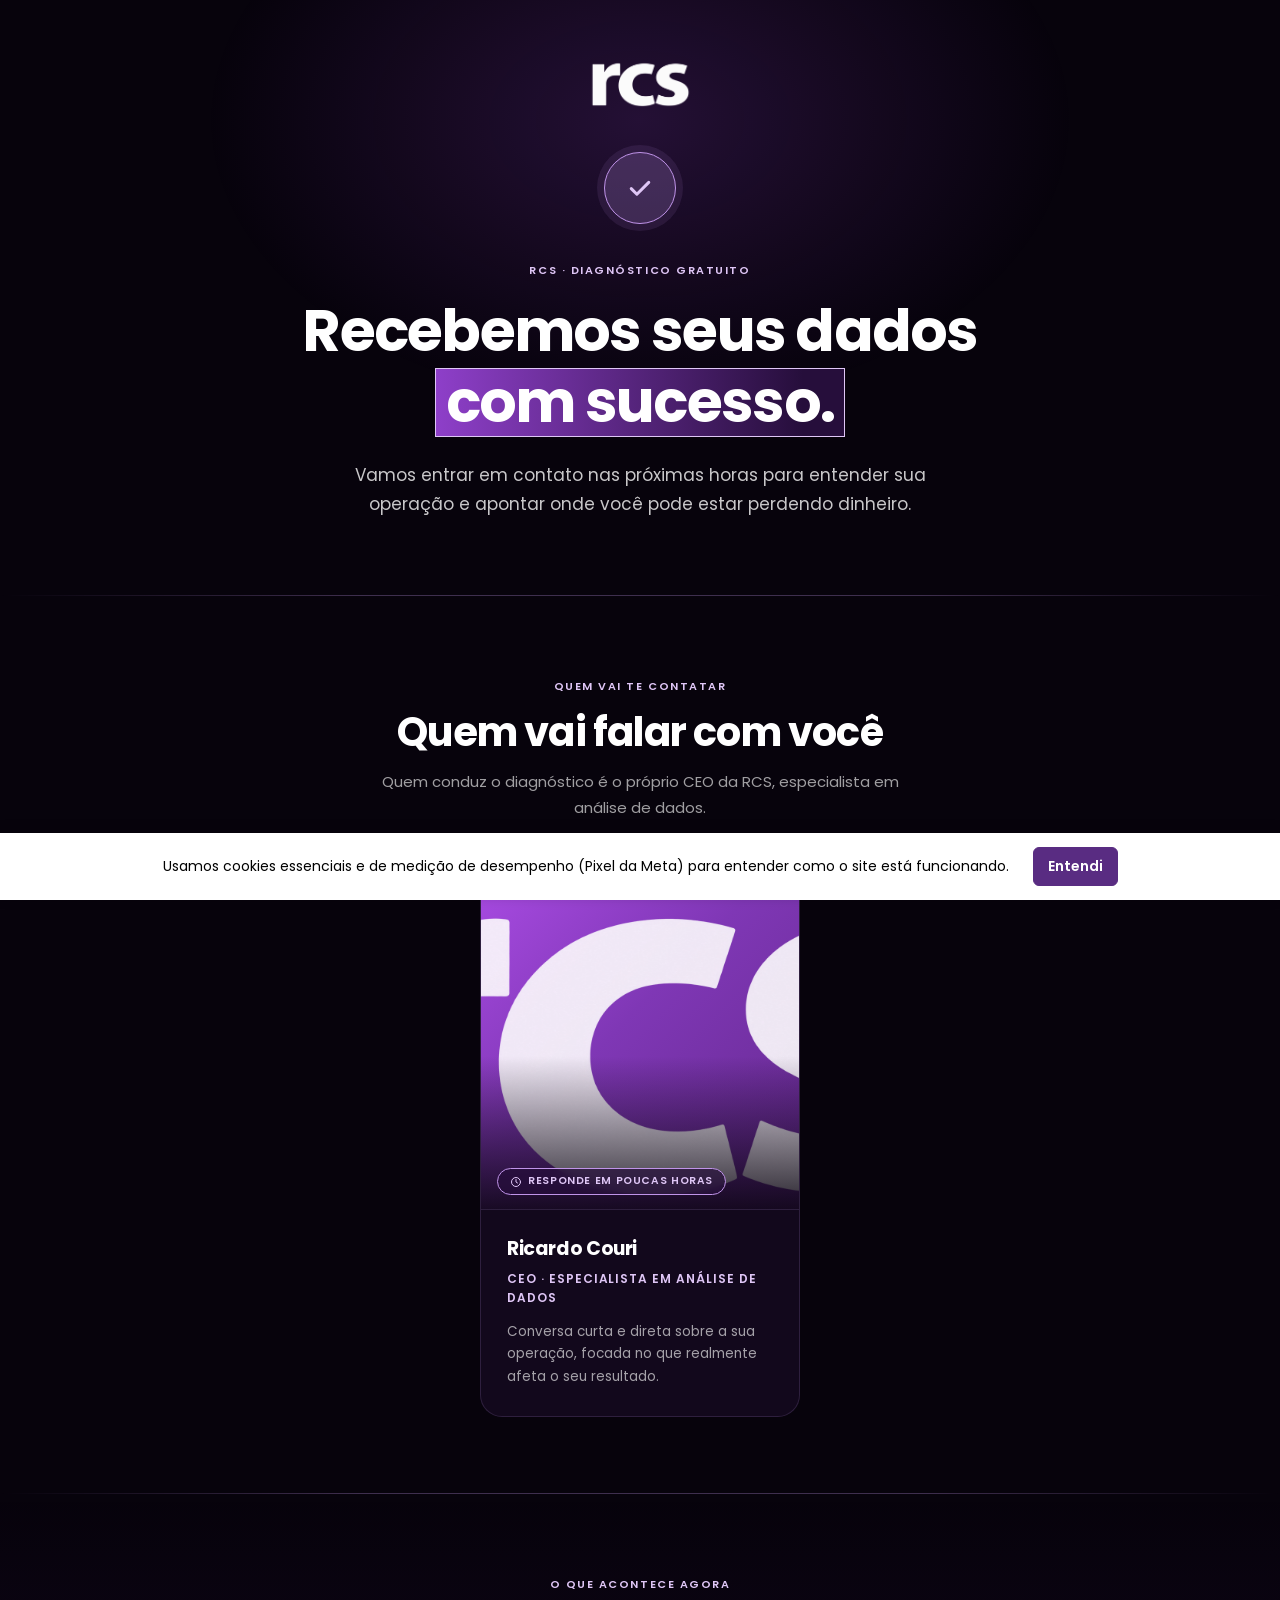
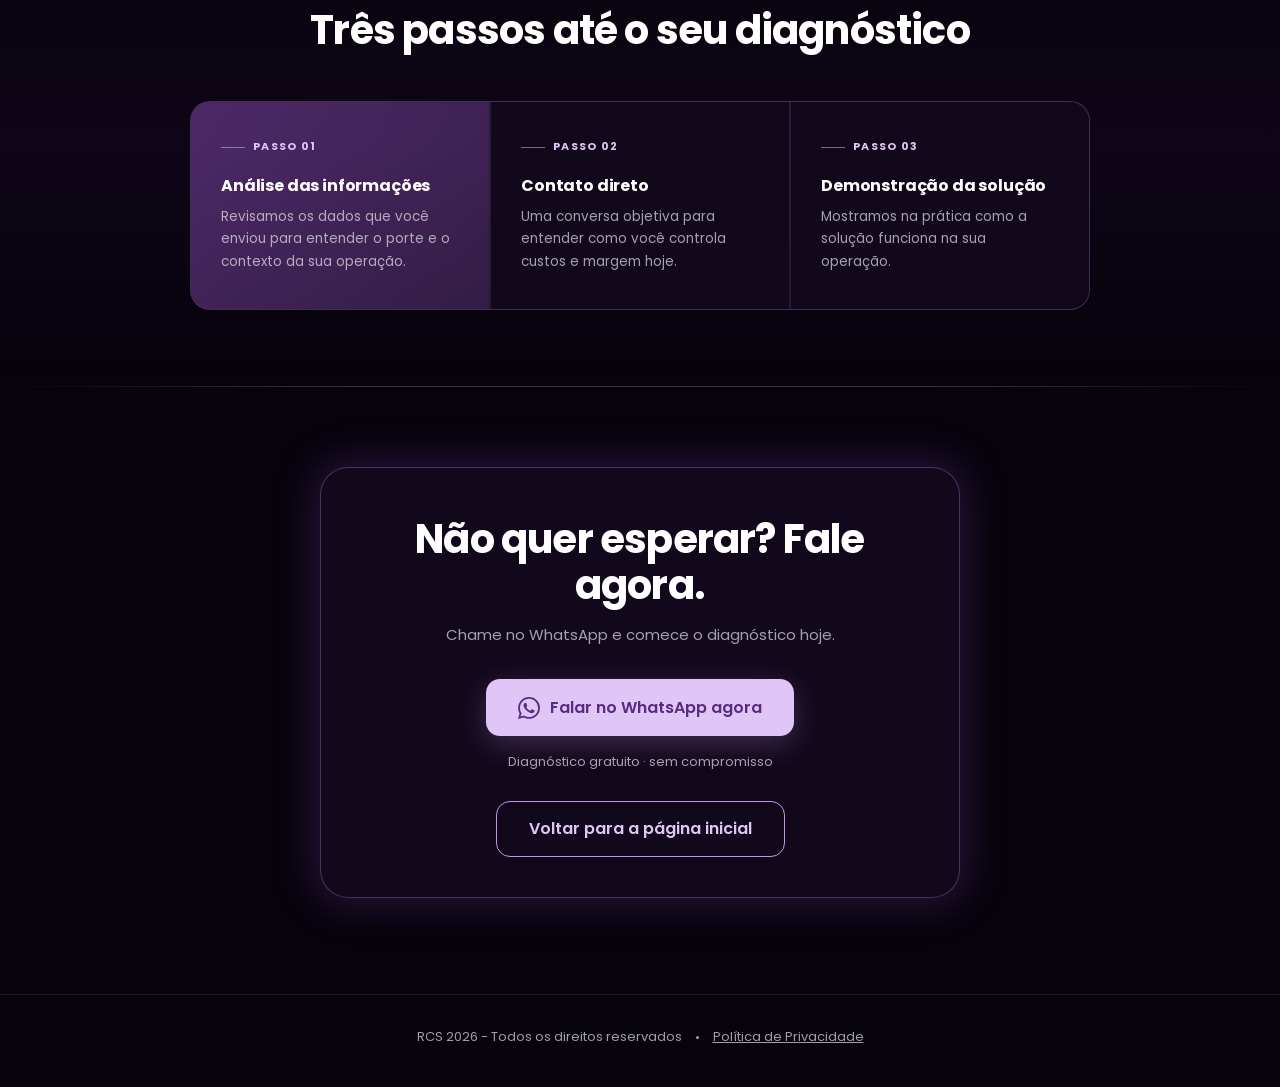
==== obrigado.html @ c02a5ff3 "Pagina de Obrigado Implementada - 09.10.26 Co-Authored-By: Claude Sonnet 5.5 <noreply@anthropic.com>" ====
<!DOCTYPE html>
<html lang="pt-BR">
<head>
<meta charset="UTF-8">
<meta name="viewport" content="width=device-width, initial-scale=1">
<title>Recebemos seus dados · RCS</title>
<meta name="robots" content="noindex, nofollow">
<link rel="preconnect" href="https://fonts.googleapis.com">
<link rel="preconnect" href="https://fonts.gstatic.com" crossorigin>
<link href="https://fonts.googleapis.com/css2?family=Poppins:wght@400;600;700&display=swap" rel="stylesheet">
<link rel="stylesheet" href="obrigado.css">
</head>
<body>

<!-- 1. CONFIRMAÇÃO -->
<section class="ob-hero">
  <div class="ob-container">
    <div class="ob-hero__inner">
      <a href="/" class="ob-logo-link reveal" aria-label="RCS — voltar para a página inicial"><img src="assets/logo-branca.png" class="ob-logo" alt="RCS"></a>
      <div class="ob-check reveal" aria-hidden="true">
        <svg viewBox="0 0 24 24"><path d="M5 12.5l4.5 4.5L19 7.5"/></svg>
      </div>
      <span class="ob-eyebrow reveal">RCS · Diagnóstico gratuito</span>
      <h1 class="ob-title reveal">Recebemos seus dados <em>com sucesso.</em></h1>
      <p class="ob-lead reveal">Vamos entrar em contato nas próximas horas para entender sua operação e apontar onde você pode estar perdendo dinheiro.</p>
    </div>
  </div>
</section>

<div class="ob-divider"></div>

<!-- 2. QUEM VAI TE CONTATAR -->
<section class="ob-team">
  <div class="ob-container">
    <div class="ob-header reveal">
      <span class="ob-label">Quem vai te contatar</span>
      <h2 class="ob-h2">Quem vai falar com você</h2>
      <p class="ob-sub">Quem conduz o diagnóstico é o próprio CEO da RCS, especialista em análise de dados.</p>
    </div>
    <div class="ob-team__grid reveal">
      <article class="ob-person">
        <div class="ob-person__foto">
          <img src="assets/especialista.jpg" alt="Ricardo Couri" onerror="this.remove()">
          <img src="assets/logo-branca.png" class="ob-person__marca" alt="" aria-hidden="true">
          <span class="ob-person__badge">
            <svg viewBox="0 0 24 24" aria-hidden="true"><circle cx="12" cy="12" r="9"/><path d="M12 7v5l3 2"/></svg>
            Responde em poucas horas
          </span>
        </div>
        <div class="ob-person__info">
          <h3>Ricardo Couri</h3>
          <p class="ob-person__cargo">CEO · Especialista em Análise de Dados</p>
          <p class="ob-person__txt">Conversa curta e direta sobre a sua operação, focada no que realmente afeta o seu resultado.</p>
        </div>
      </article>
    </div>
  </div>
</section>

<div class="ob-divider"></div>

<!-- 3. O QUE ACONTECE AGORA -->
<section class="ob-steps">
  <div class="ob-container">
    <div class="ob-header reveal">
      <span class="ob-label">O que acontece agora</span>
      <h2 class="ob-h2">Três passos até o seu diagnóstico</h2>
    </div>
    <div class="ob-steps__grid reveal">
      <div class="ob-step ob-step--destaque">
        <span class="ob-step__n">Passo 01</span>
        <h3>Análise das informações</h3>
        <p>Revisamos os dados que você enviou para entender o porte e o contexto da sua operação.</p>
      </div>
      <div class="ob-step">
        <span class="ob-step__n">Passo 02</span>
        <h3>Contato direto</h3>
        <p>Uma conversa objetiva para entender como você controla custos e margem hoje.</p>
      </div>
      <div class="ob-step">
        <span class="ob-step__n">Passo 03</span>
        <h3>Demonstração da solução</h3>
        <p>Mostramos na prática como a solução funciona na sua operação.</p>
      </div>
    </div>
  </div>
</section>

<div class="ob-divider"></div>

<!-- 4. CTA WHATSAPP -->
<section class="ob-cta">
  <div class="ob-container">
    <div class="ob-cta__box reveal">
      <h2 class="ob-h2">Não quer esperar? Fale agora.</h2>
      <p class="ob-sub">Chame no WhatsApp e comece o diagnóstico hoje.</p>
      <a href="https://wa.me/5511999091163?text=Ol%C3%A1!%20Acabei%20de%20enviar%20meus%20dados%20e%20gostaria%20de%20agilizar%20meu%20diagn%C3%B3stico%20gratuito." class="ob-btn" id="ob-wpp" target="_blank" rel="noopener">
        <svg viewBox="0 0 24 24" aria-hidden="true"><path d="M17.472 14.382c-.297-.149-1.758-.867-2.03-.967-.273-.099-.471-.148-.67.15-.197.297-.767.966-.94 1.164-.173.199-.347.223-.644.075-.297-.15-1.255-.463-2.39-1.475-.883-.788-1.48-1.761-1.653-2.059-.173-.297-.018-.458.13-.606.134-.133.298-.347.446-.52.149-.174.198-.298.298-.497.099-.198.05-.371-.025-.52-.075-.149-.669-1.612-.916-2.207-.242-.579-.487-.5-.669-.51-.173-.008-.371-.01-.57-.01-.198 0-.52.074-.792.372-.272.297-1.04 1.016-1.04 2.479 0 1.462 1.065 2.875 1.213 3.074.149.198 2.096 3.2 5.077 4.487.709.306 1.262.489 1.694.625.712.227 1.36.195 1.871.118.571-.085 1.758-.719 2.006-1.413.248-.694.248-1.289.173-1.413-.074-.124-.272-.198-.57-.347m-5.421 7.403h-.004a9.87 9.87 0 01-5.031-1.378l-.361-.214-3.741.982.998-3.648-.235-.374a9.86 9.86 0 01-1.51-5.26c.001-5.45 4.436-9.884 9.888-9.884 2.64 0 5.122 1.03 6.988 2.898a9.825 9.825 0 012.893 6.994c-.003 5.45-4.437 9.884-9.885 9.884m8.413-18.297A11.815 11.815 0 0012.05 0C5.495 0 .16 5.335.157 11.892c0 2.096.547 4.142 1.588 5.945L.057 24l6.305-1.654a11.882 11.882 0 005.683 1.448h.005c6.554 0 11.89-5.335 11.893-11.893a11.821 11.821 0 00-3.48-8.413z"/></svg>
        Falar no WhatsApp agora
      </a>
      <p class="ob-assurance">Diagnóstico gratuito · sem compromisso</p>
      <a href="/" class="ob-btn ob-btn--sec">Voltar para a página inicial</a>
    </div>
  </div>
</section>

<!-- 5. RODAPÉ -->
<footer class="ob-footer">
  <p>RCS 2026 - Todos os direitos reservados<span class="ob-dot" aria-hidden="true"></span><a href="/privacidade">Política de Privacidade</a></p>
</footer>

<!-- Banner LGPD -->
<div class="cookies" id="cookies" hidden>
  <p>Usamos cookies essenciais e de medição de desempenho (Pixel da Meta) para entender como o site está funcionando.</p>
  <div>
    <button type="button" data-cookie="ciente" class="cookies__ok">Entendi</button>
  </div>
</div>

<script src="obrigado.js"></script>
</body>
</html>
---- obrigado.css ----
/* Página de obrigado — mesmos tokens de cor/fonte do style.css, versão escura */
:root {
  --roxo: #592C82;
  --roxo-texto: #50307F;
  --roxo-profundo: #260E3B;
  --lilas: #DFC6F6;
  --lilas-borda: #C094E9;
  --glass: linear-gradient(135deg, #A94BE3 0%, #7F37B5 45%, #65298F 100%);
  --bg: #07030C;
  --bg-card: #12081C;
  --bg-raised: #1A0B2A;
  --txt: #fff;
  --muted: rgba(255,255,255,.62);
  --border: rgba(192,148,233,.16);
  --border-mid: rgba(192,148,233,.3);
}

*, *::before, *::after { box-sizing: border-box; margin: 0; padding: 0; }
html { scroll-behavior: smooth; }
body { font-family: 'Poppins', sans-serif; font-size: 16px; line-height: 1.6; color: var(--txt); background: var(--bg);
  -webkit-font-smoothing: antialiased; overflow-x: hidden; }
body::after { content: ''; position: fixed; top: -20%; left: 50%; transform: translateX(-50%); width: 900px; height: 600px;
  background: radial-gradient(ellipse at center, rgba(142,63,201,.22) 0%, transparent 68%); pointer-events: none; z-index: 0; }
a { color: inherit; }
section, footer { position: relative; z-index: 1; }
.ob-container { width: 100%; max-width: 980px; margin: 0 auto; padding: 0 20px; }

/* Entrada suave */
.reveal { opacity: 0; transform: translateY(24px); transition: opacity .65s cubic-bezier(.22,1,.36,1), transform .65s cubic-bezier(.22,1,.36,1); }
.reveal.in { opacity: 1; transform: none; }
@media (prefers-reduced-motion: reduce) { .reveal { opacity: 1; transform: none; transition: none; } }

.ob-divider { position: relative; z-index: 1; height: 1px; background: linear-gradient(90deg, transparent, var(--border-mid) 28%, var(--border-mid) 72%, transparent); }

/* Tipografia */
.ob-eyebrow, .ob-label { display: inline-block; font-size: 11px; font-weight: 600; letter-spacing: .14em; text-transform: uppercase; color: var(--lilas); }
.ob-eyebrow { margin-bottom: 20px; }
.ob-label { margin-bottom: 14px; }
.ob-h2 { font-size: clamp(26px, 3.8vw, 40px); font-weight: 700; line-height: 1.15; letter-spacing: -.02em; margin-bottom: 14px; }
.ob-sub { font-size: 15px; color: var(--muted); max-width: 540px; margin: 0 auto; line-height: 1.7; }
.ob-header { text-align: center; margin-bottom: 48px; }

/* HERO */
.ob-hero { padding: 56px 0 76px; text-align: center; }
.ob-hero__inner { max-width: 720px; margin: 0 auto; }
.ob-logo-link { display: block; width: fit-content; margin: 0 auto 44px; }
.ob-logo { display: block; height: 52px; width: auto; transition: opacity .2s; }
.ob-logo-link:hover .ob-logo { opacity: .8; }
.ob-check { position: relative; width: 72px; height: 72px; margin: 0 auto 32px; border-radius: 50%; display: grid; place-items: center;
  background: rgba(192,148,233,.14); border: 1.5px solid var(--lilas-borda); }
.ob-check::before { content: ''; position: absolute; inset: -8px; border-radius: 50%; background: rgba(192,148,233,.1); }
.ob-check svg { position: relative; width: 30px; height: 30px; fill: none; stroke: var(--lilas); stroke-width: 2.4; stroke-linecap: round; stroke-linejoin: round; }
.ob-title { font-size: clamp(34px, 5.5vw, 58px); font-weight: 700; line-height: 1.08; letter-spacing: -.03em; margin-bottom: 24px; }
.ob-title em { font-style: normal; display: inline-block; padding: 2px 10px; margin-top: 6px;
  background: linear-gradient(90deg, #8E3FC9, var(--roxo-profundo) 90%); border: .8px solid var(--lilas); }
.ob-lead { font-size: 17px; line-height: 1.7; color: rgba(255,255,255,.78); max-width: 590px; margin: 0 auto; }

/* ESPECIALISTA */
.ob-team { padding: 76px 0; }
.ob-team__grid { display: flex; justify-content: center; }
.ob-person { width: 320px; max-width: 100%; background: var(--bg-card); border: .8px solid var(--border); border-radius: 22px; overflow: hidden;
  transition: transform .3s ease, border-color .3s ease, box-shadow .3s ease; }
.ob-person:hover { transform: translateY(-6px); border-color: var(--lilas-borda); box-shadow: 0 24px 56px rgba(0,0,0,.5), 0 0 40px rgba(140,70,200,.3); }
.ob-person__foto { position: relative; height: 340px; overflow: hidden; background: var(--glass); display: grid; place-items: center; }
.ob-person__foto > img:first-child { position: absolute; inset: 0; z-index: 1; width: 100%; height: 100%; object-fit: cover; object-position: center 8%; }
.ob-person__marca { height: 56px; width: auto; opacity: .9; }
.ob-person__foto::after { content: ''; position: absolute; inset: 0; z-index: 2; background: linear-gradient(180deg, transparent 55%, rgba(7,3,12,.85) 100%); }
.ob-person__badge { position: absolute; z-index: 3; left: 16px; bottom: 14px; display: inline-flex; align-items: center; gap: 6px; padding: 4px 12px;
  font-size: 10.5px; font-weight: 600; letter-spacing: .06em; text-transform: uppercase; color: var(--lilas);
  background: rgba(38,14,59,.7); border: 1px solid var(--lilas-borda); border-radius: 999px; backdrop-filter: blur(6px); }
.ob-person__badge svg { width: 12px; height: 12px; fill: none; stroke: currentColor; stroke-width: 2; stroke-linecap: round; stroke-linejoin: round; }
.ob-person__info { padding: 24px 26px 28px; border-top: .8px solid var(--border); }
.ob-person__info h3 { font-size: 19px; font-weight: 700; letter-spacing: -.02em; margin-bottom: 4px; }
.ob-person__cargo { font-size: 12px; font-weight: 600; letter-spacing: .08em; text-transform: uppercase; color: var(--lilas); margin-bottom: 14px; }
.ob-person__txt { font-size: 13.5px; line-height: 1.65; color: var(--muted); }

/* PASSOS */
.ob-steps { padding: 76px 0; background: linear-gradient(180deg, transparent 0%, rgba(142,63,201,.06) 50%, transparent 100%); }
.ob-steps__grid { display: grid; grid-template-columns: repeat(3, 1fr); gap: 2px; max-width: 900px; margin: 0 auto;
  background: var(--border); border: .8px solid var(--border); border-radius: 20px; overflow: hidden; }
.ob-step { background: var(--bg-card); padding: 36px 30px; transition: background .25s ease; }
.ob-step:hover { background: var(--bg-raised); }
.ob-step--destaque { background: linear-gradient(135deg, rgba(169,75,227,.28), rgba(101,41,143,.2)); }
.ob-step__n { display: flex; align-items: center; gap: 8px; margin-bottom: 20px; font-size: 11px; font-weight: 700; letter-spacing: .12em; text-transform: uppercase; color: var(--lilas); }
.ob-step__n::before { content: ''; width: 24px; height: 1px; background: var(--lilas); opacity: .5; }
.ob-step h3 { font-size: 16px; font-weight: 700; letter-spacing: -.01em; line-height: 1.25; margin-bottom: 10px; }
.ob-step p { font-size: 13.5px; line-height: 1.65; color: var(--muted); }

/* CTA */
.ob-cta { padding: 80px 0 96px; text-align: center; }
.ob-cta__box { max-width: 640px; margin: 0 auto; padding: 48px 32px 40px; border-radius: 28px; background: var(--bg-card);
  border: .8px solid var(--border-mid); box-shadow: 0 0 40px 6px rgba(140,70,200,.25); }
.ob-cta__box .ob-sub { margin-bottom: 32px; }
.ob-btn { display: inline-flex; align-items: center; justify-content: center; gap: 10px; min-height: 57px; padding: 14px 32px;
  background: var(--lilas); color: var(--roxo); font-size: 16px; font-weight: 600; text-decoration: none; border-radius: 14px;
  box-shadow: 0 8px 28px rgba(192,148,233,.25); transition: background .2s, transform .2s, box-shadow .2s; }
.ob-btn:hover { background: #fff; transform: translateY(-2px); box-shadow: 0 14px 38px rgba(192,148,233,.4); }
.ob-btn svg { width: 22px; height: 22px; fill: currentColor; }
.ob-btn--sec { margin-top: 28px; min-height: 52px; background: transparent; color: var(--lilas); border: .8px solid var(--lilas-borda); box-shadow: none; }
.ob-btn--sec:hover { background: rgba(192,148,233,.14); color: #fff; box-shadow: none; }
.ob-assurance { margin-top: 16px; font-size: 13px; color: var(--muted); }

/* RODAPÉ */
.ob-footer { border-top: .8px solid var(--border); padding: 32px 20px 40px; text-align: center; font-size: 13px; color: var(--muted); }
.ob-footer a:hover { color: var(--lilas); }
.ob-dot { display: inline-block; width: 3px; height: 3px; margin: 0 14px; vertical-align: middle; border-radius: 50%; background: var(--muted); }

/* COOKIES (igual ao da página principal) */
.cookies { position: fixed; left: 0; right: 0; bottom: 0; z-index: 10; background: #fff; color: #000; box-shadow: 0 -2px 12px rgba(0,0,0,.15);
  display: flex; flex-wrap: wrap; gap: 12px 24px; align-items: center; justify-content: center; padding: 14px 20px; font-size: 14px; }
.cookies[hidden] { display: none; }
.cookies button { font: 600 14px 'Poppins', sans-serif; padding: 8px 14px; border: 1px solid var(--roxo); background: #fff; color: var(--roxo); border-radius: 6px; cursor: pointer; }
.cookies .cookies__ok { background: var(--roxo); color: #fff; }

/* MOBILE */
@media (max-width: 767px) {
  .ob-hero { padding: 36px 0 56px; }
  .ob-logo-link { margin-bottom: 32px; }
  .ob-logo { height: 44px; }
  .ob-lead { font-size: 16px; }
  .ob-team, .ob-steps { padding: 56px 0; }
  .ob-header { margin-bottom: 36px; }
  .ob-steps__grid { grid-template-columns: 1fr; }
  .ob-cta { padding: 56px 0 72px; }
  .ob-cta__box { padding: 40px 22px 32px; }
  .ob-btn { width: 100%; }
  .ob-footer p { display: flex; flex-direction: column; gap: 8px; }
  .ob-dot { display: none; }
  .cookies { font-size: 13px; }
}
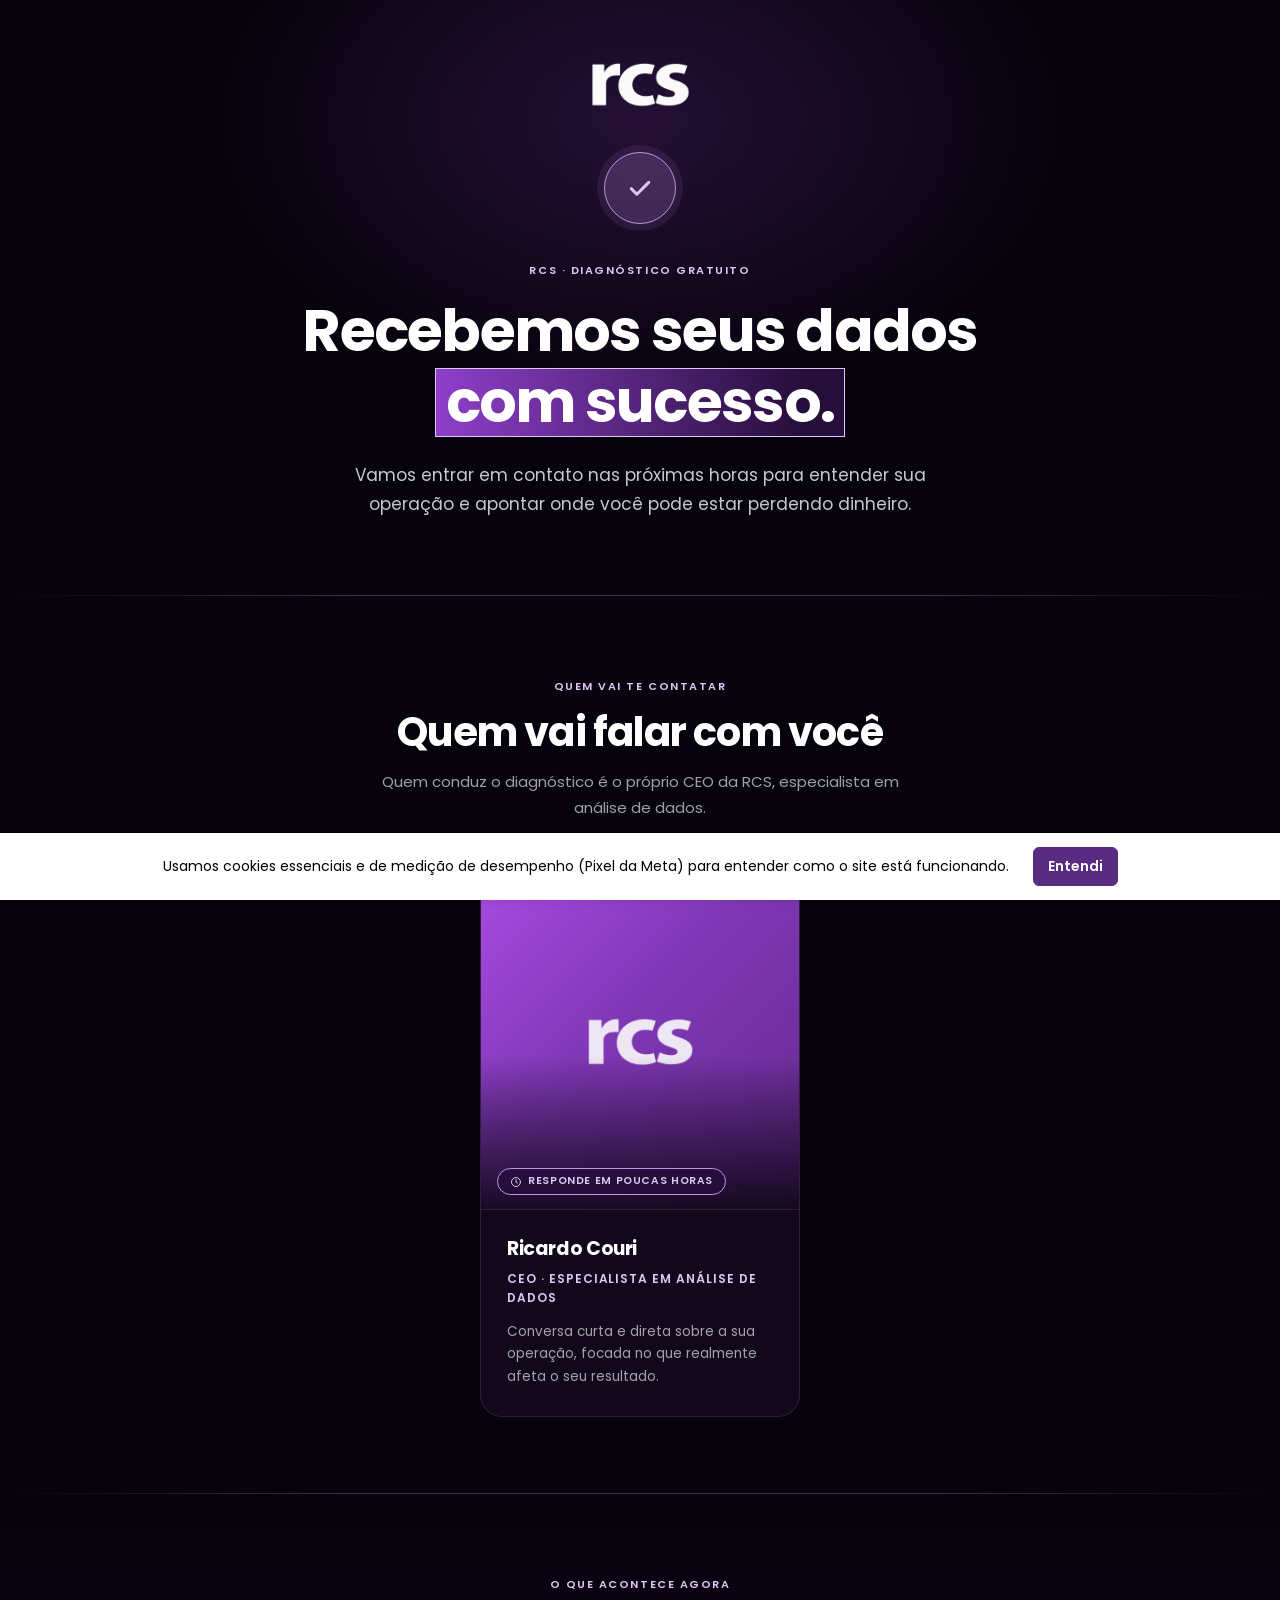
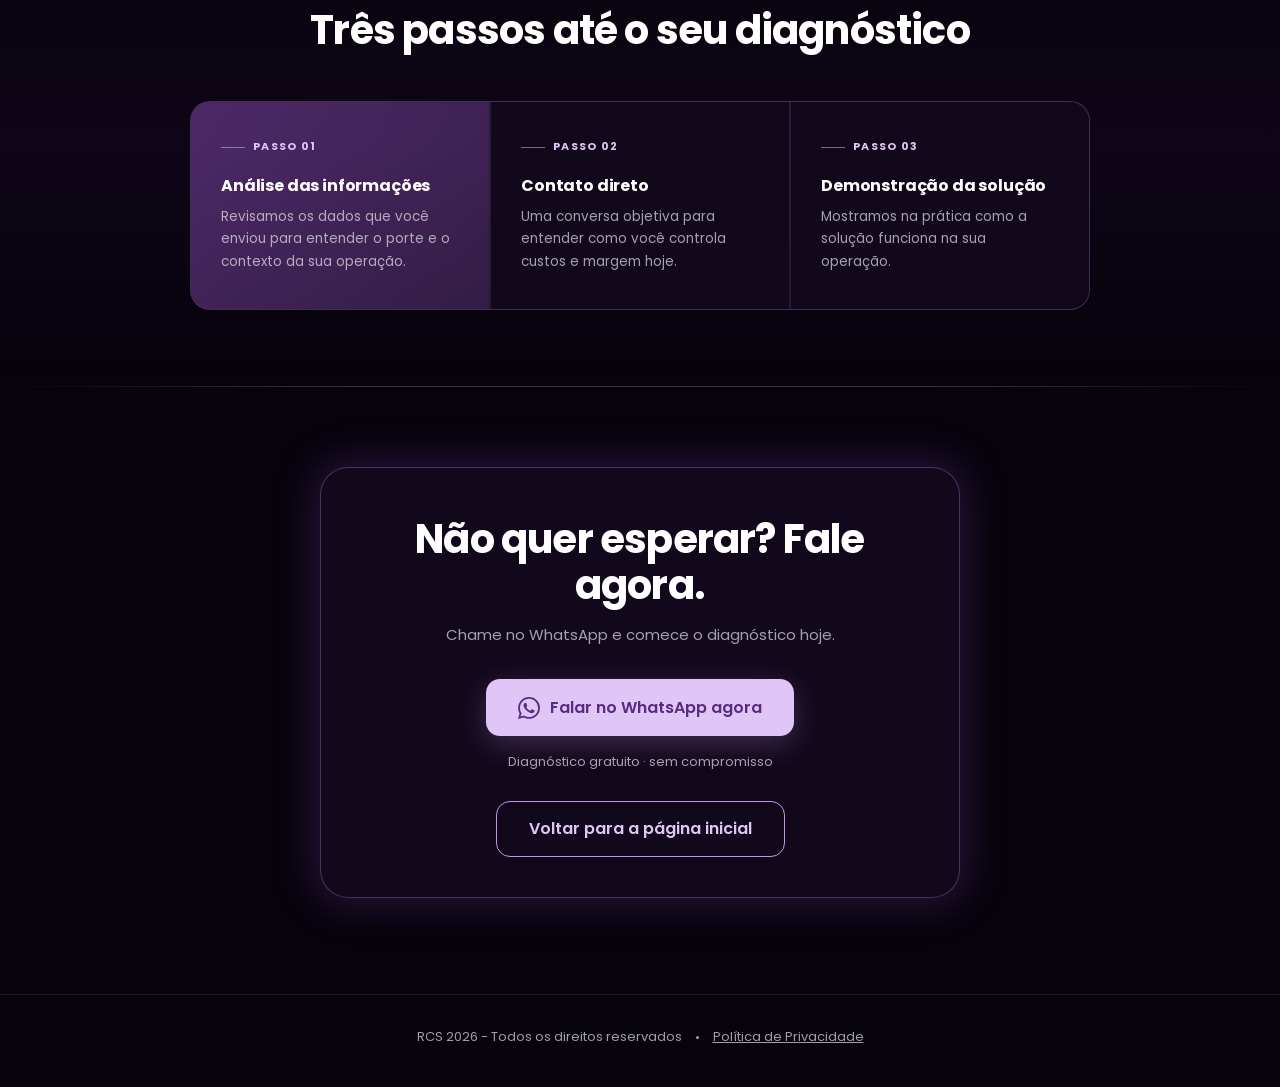
==== commit 83629ebc: "Ajustes e Limpeza do Código - 09.10.26 Co-Authored-By: Claude Sonnet 5.5 <noreply@anthropic.com>" ====
--- a/obrigado.html
+++ b/obrigado.html
@@ -16,7 +16,7 @@
 <section class="ob-hero">
   <div class="ob-container">
     <div class="ob-hero__inner">
-      <a href="/" class="ob-logo-link reveal" aria-label="RCS — voltar para a página inicial"><img src="assets/logo-branca.png" class="ob-logo" alt="RCS"></a>
+      <a href="/" class="ob-logo-link reveal" aria-label="RCS — voltar para a página inicial"><img src="assets/logo-branca.png" class="ob-logo" alt="RCS" width="240" height="120"></a>
       <div class="ob-check reveal" aria-hidden="true">
         <svg viewBox="0 0 24 24"><path d="M5 12.5l4.5 4.5L19 7.5"/></svg>
       </div>
@@ -40,8 +40,7 @@
     <div class="ob-team__grid reveal">
       <article class="ob-person">
         <div class="ob-person__foto">
-          <img src="assets/especialista.jpg" alt="Ricardo Couri" onerror="this.remove()">
-          <img src="assets/logo-branca.png" class="ob-person__marca" alt="" aria-hidden="true">
+          <img src="assets/logo-branca.png" class="ob-person__marca" alt="" aria-hidden="true" width="240" height="120" loading="lazy">
           <span class="ob-person__badge">
             <svg viewBox="0 0 24 24" aria-hidden="true"><circle cx="12" cy="12" r="9"/><path d="M12 7v5l3 2"/></svg>
             Responde em poucas horas
--- a/obrigado.css
+++ b/obrigado.css
@@ -1,7 +1,6 @@
 /* Página de obrigado — mesmos tokens de cor/fonte do style.css, versão escura */
 :root {
   --roxo: #592C82;
-  --roxo-texto: #50307F;
   --roxo-profundo: #260E3B;
   --lilas: #DFC6F6;
   --lilas-borda: #C094E9;
@@ -62,7 +61,6 @@
   transition: transform .3s ease, border-color .3s ease, box-shadow .3s ease; }
 .ob-person:hover { transform: translateY(-6px); border-color: var(--lilas-borda); box-shadow: 0 24px 56px rgba(0,0,0,.5), 0 0 40px rgba(140,70,200,.3); }
 .ob-person__foto { position: relative; height: 340px; overflow: hidden; background: var(--glass); display: grid; place-items: center; }
-.ob-person__foto > img:first-child { position: absolute; inset: 0; z-index: 1; width: 100%; height: 100%; object-fit: cover; object-position: center 8%; }
 .ob-person__marca { height: 56px; width: auto; opacity: .9; }
 .ob-person__foto::after { content: ''; position: absolute; inset: 0; z-index: 2; background: linear-gradient(180deg, transparent 55%, rgba(7,3,12,.85) 100%); }
 .ob-person__badge { position: absolute; z-index: 3; left: 16px; bottom: 14px; display: inline-flex; align-items: center; gap: 6px; padding: 4px 12px;
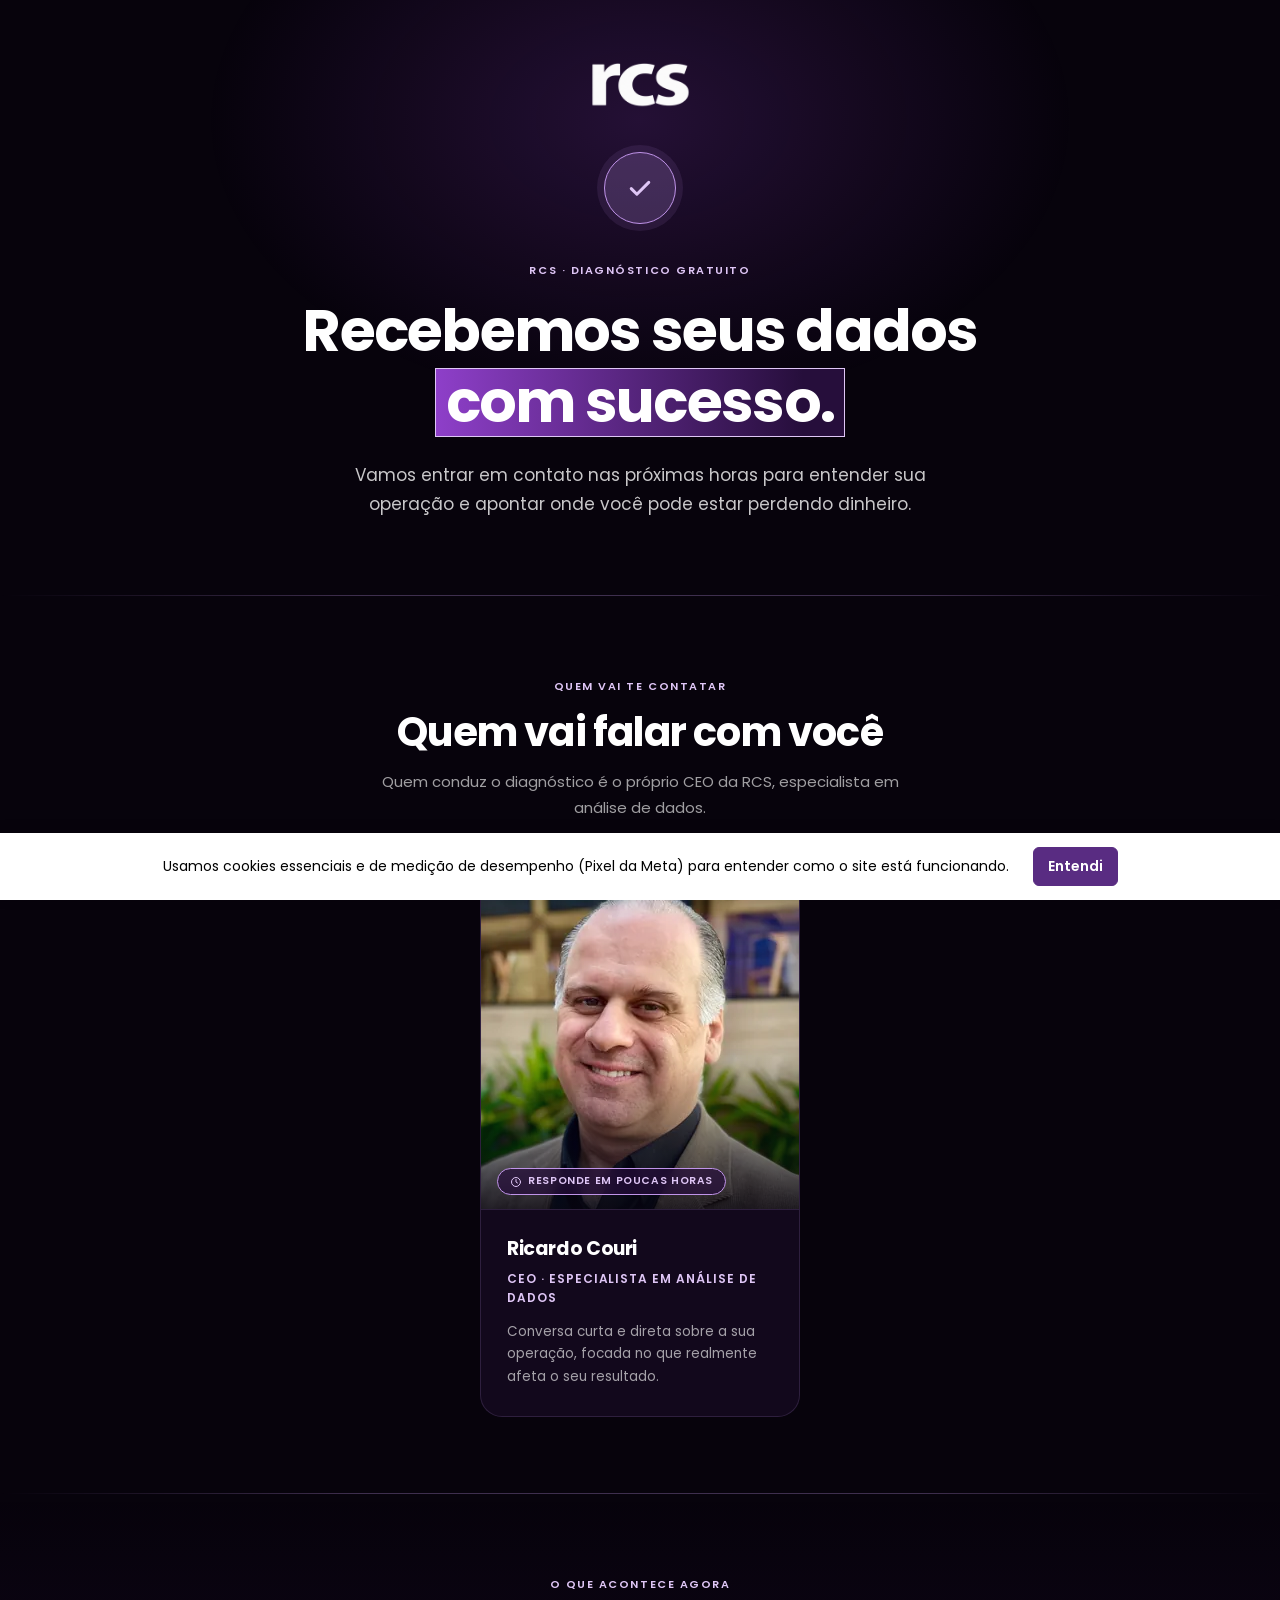
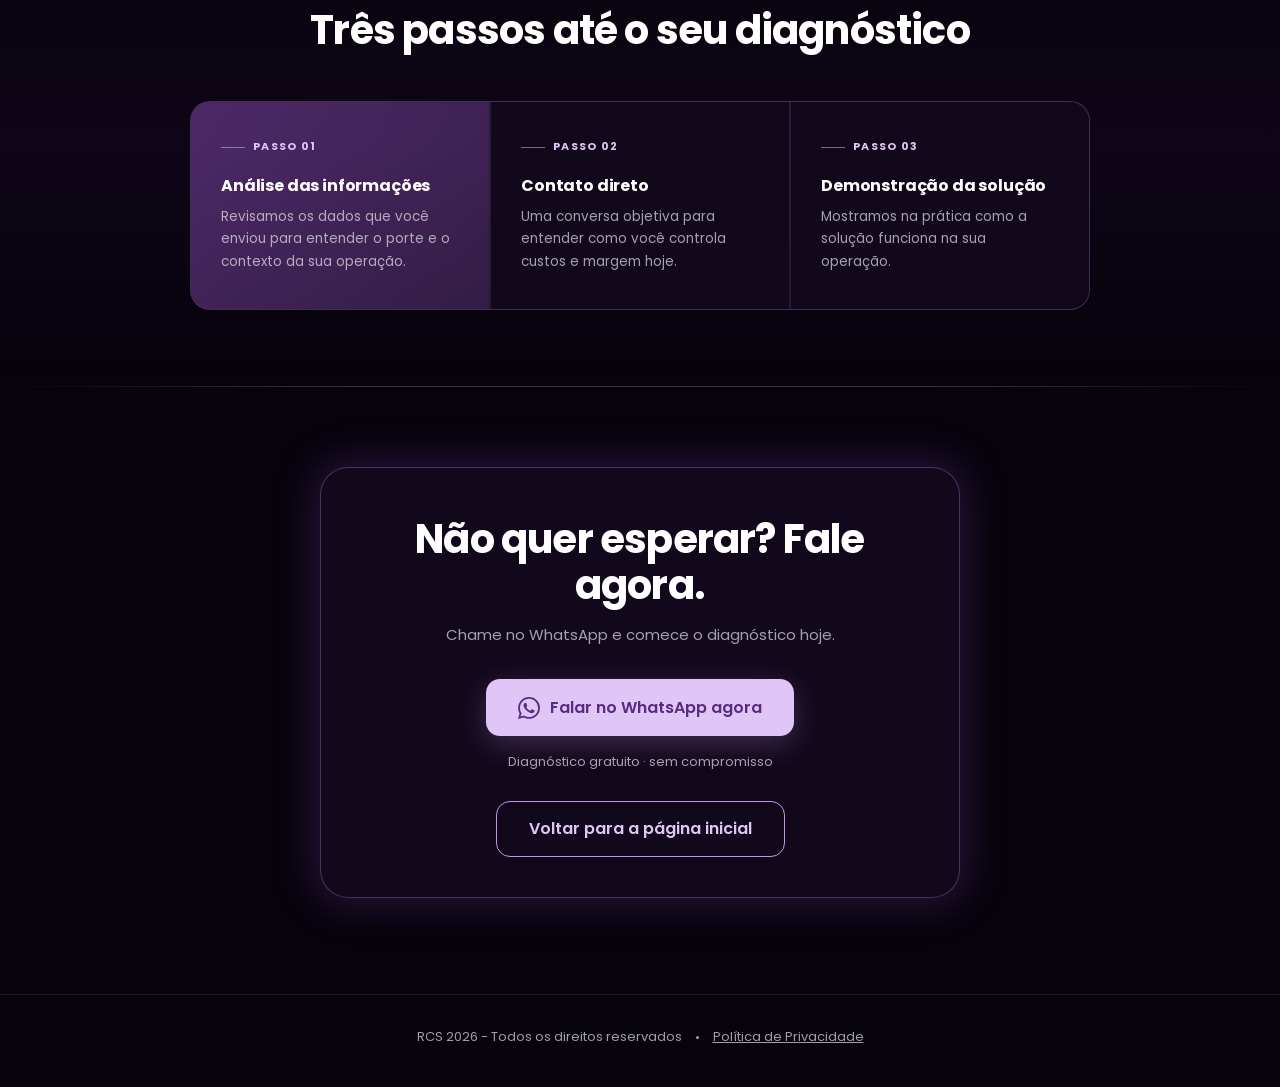
==== commit f459789e: "Foto do RC Adicionada - 09.10.26 Co-Authored-By: Claude Sonnet 5.5 <noreply@anthropic.com>" ====
--- a/obrigado.html
+++ b/obrigado.html
@@ -40,7 +40,7 @@
     <div class="ob-team__grid reveal">
       <article class="ob-person">
         <div class="ob-person__foto">
-          <img src="assets/logo-branca.png" class="ob-person__marca" alt="" aria-hidden="true" width="240" height="120" loading="lazy">
+          <img src="assets/especialista-640.webp" srcset="assets/especialista-320.webp 320w, assets/especialista-640.webp 640w" sizes="320px" class="ob-person__img" alt="Ricardo Couri, CEO da RCS" width="640" height="680" loading="lazy" decoding="async">
           <span class="ob-person__badge">
             <svg viewBox="0 0 24 24" aria-hidden="true"><circle cx="12" cy="12" r="9"/><path d="M12 7v5l3 2"/></svg>
             Responde em poucas horas
--- a/obrigado.css
+++ b/obrigado.css
@@ -61,7 +61,7 @@
   transition: transform .3s ease, border-color .3s ease, box-shadow .3s ease; }
 .ob-person:hover { transform: translateY(-6px); border-color: var(--lilas-borda); box-shadow: 0 24px 56px rgba(0,0,0,.5), 0 0 40px rgba(140,70,200,.3); }
 .ob-person__foto { position: relative; height: 340px; overflow: hidden; background: var(--glass); display: grid; place-items: center; }
-.ob-person__marca { height: 56px; width: auto; opacity: .9; }
+.ob-person__img { width: 100%; height: 100%; object-fit: cover; object-position: center top; }
 .ob-person__foto::after { content: ''; position: absolute; inset: 0; z-index: 2; background: linear-gradient(180deg, transparent 55%, rgba(7,3,12,.85) 100%); }
 .ob-person__badge { position: absolute; z-index: 3; left: 16px; bottom: 14px; display: inline-flex; align-items: center; gap: 6px; padding: 4px 12px;
   font-size: 10.5px; font-weight: 600; letter-spacing: .06em; text-transform: uppercase; color: var(--lilas);
